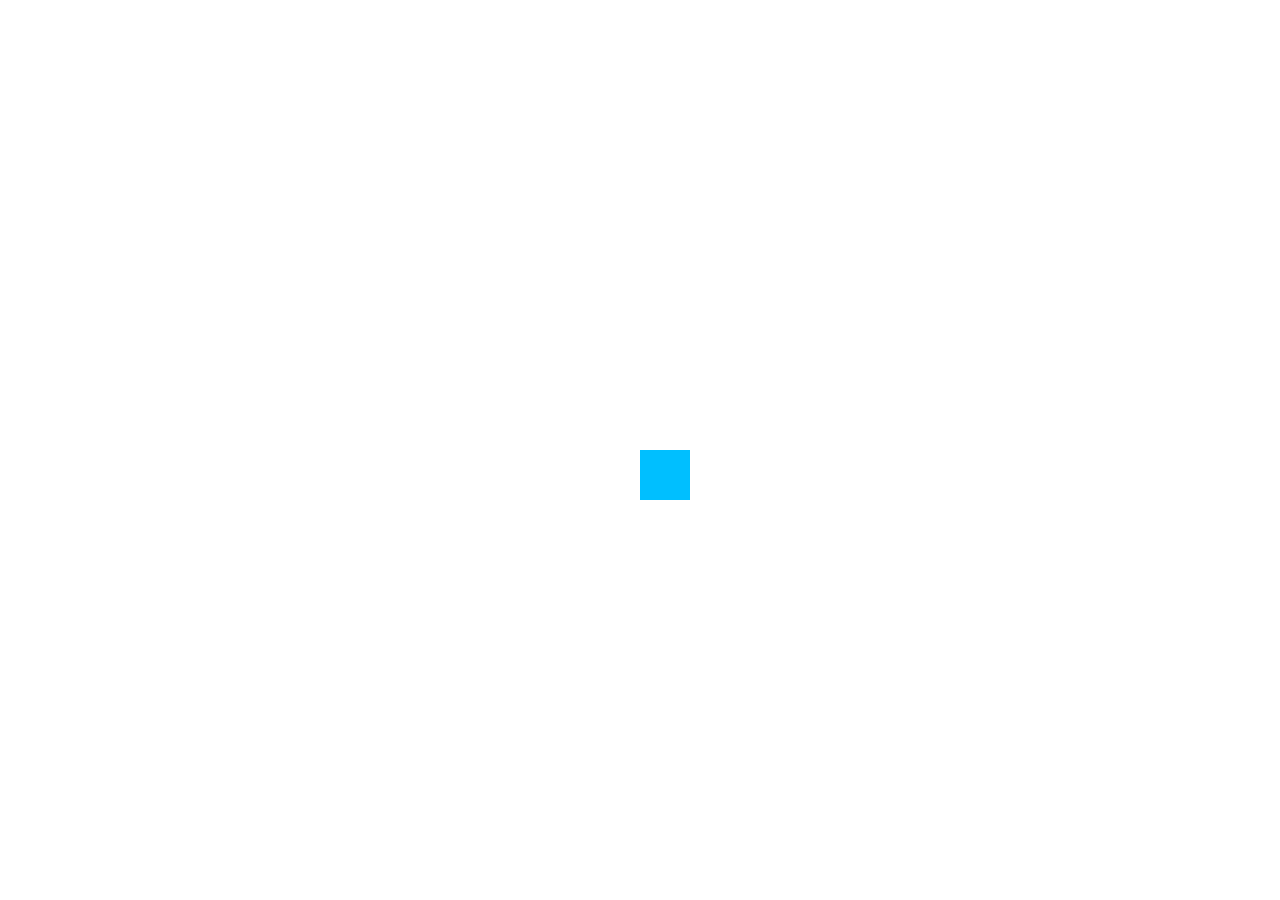
==== index.html @ cf755d3e "Initial Commit" ====
<html>
	<head>
		<title>Toy Jam</title>
		
    	<meta name="description" content="DDH Web Lab">
    	<meta name="author" content="Deep Dark Hole">		

    	<link rel="stylesheet" href="css/main.css">

		<!-- <script src="https://code.createjs.com/createjs-2015.11.26.min.js"></script> -->
		<script src="js/createjs-2015.11.26.min.js"></script>
		<script src="js/toyjam.js"></script>
	</head>
	<body onload="main();">
    	<div id="content">
        	<canvas id="canvas" width="500" height="300"></canvas>
    	</div>			
	</body>
</html>
---- css/main.css ----
html, body, div, ul, li, button, h1, p
{
    margin: 0px;
    padding: 0px;
}

body
{
    overflow: hidden;
}
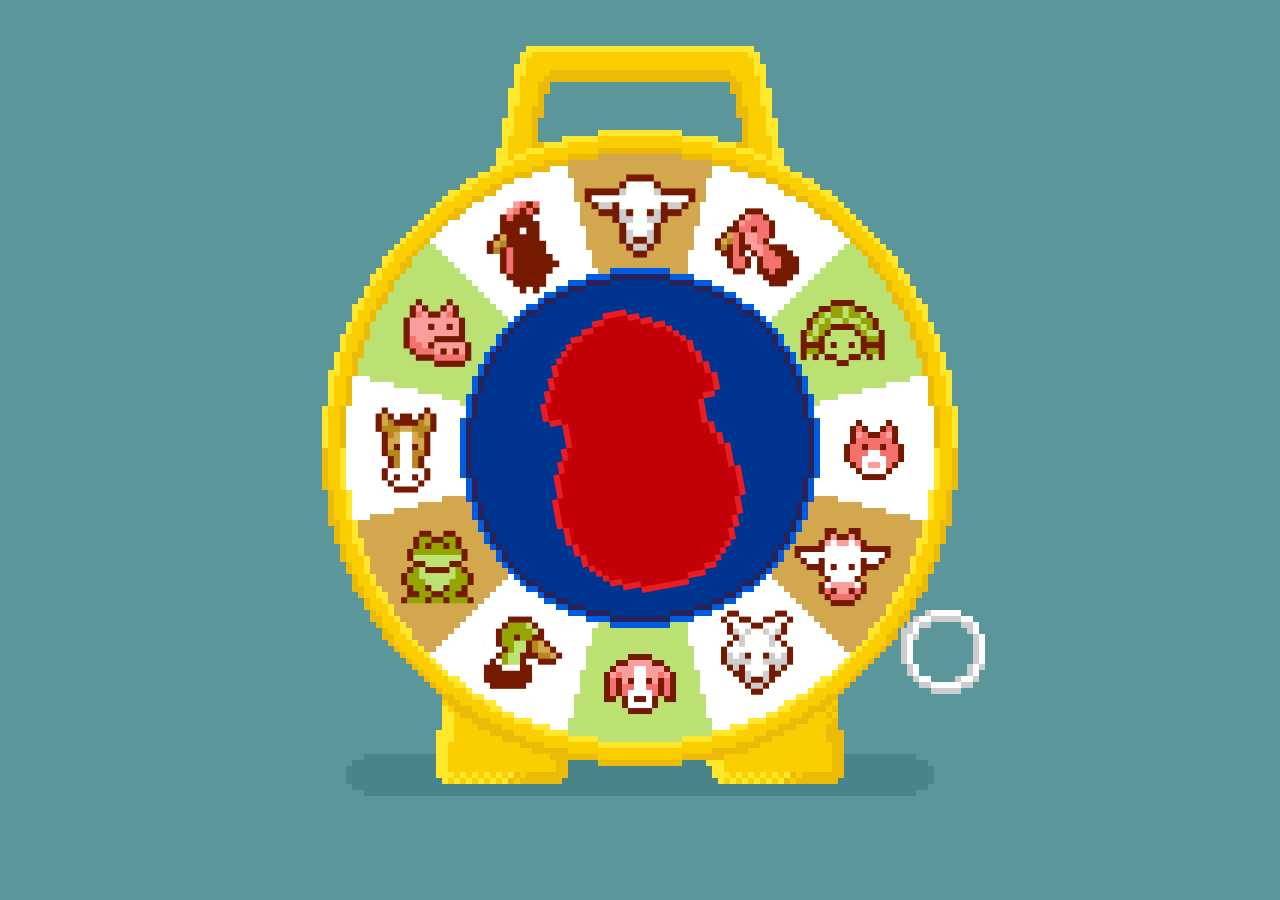
==== commit b3adbb21: "All Ready for Sound Effects" ====
--- a/index.html
+++ b/index.html
@@ -6,14 +6,16 @@
     	<meta name="author" content="Deep Dark Hole">		
 
     	<link rel="stylesheet" href="css/main.css">
-
-		<!-- <script src="https://code.createjs.com/createjs-2015.11.26.min.js"></script> -->
-		<script src="js/createjs-2015.11.26.min.js"></script>
-		<script src="js/toyjam.js"></script>
 	</head>
 	<body onload="main();">
     	<div id="content">
         	<canvas id="canvas" width="500" height="300"></canvas>
-    	</div>			
+    	</div>
+
+    	<!-- <script src="https://code.createjs.com/createjs-2015.11.26.min.js"></script> -->
+    	<!-- <script src="http://code.createjs.com/soundjs-0.6.1.min.js"></script> -->
+		<script src="js/createjs-2015.11.26.min.js"></script>
+		<script src="js/audio.js"></script>
+		<script src="js/toyjam.js"></script>
 	</body>
 </html>--- a/css/main.css
+++ b/css/main.css
@@ -7,4 +7,5 @@
 body
 {
     overflow: hidden;
+    background-color:#5b979a;
 }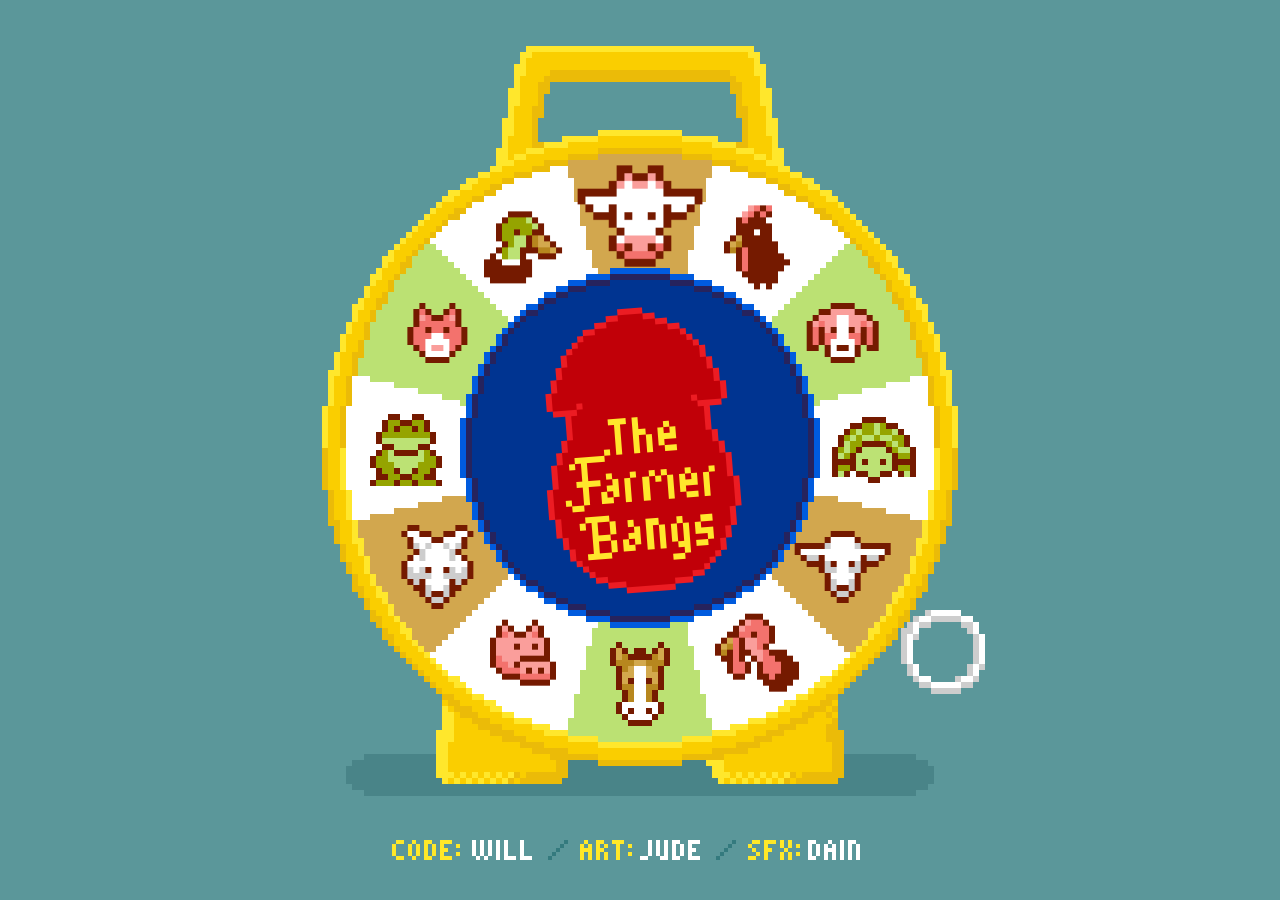
==== commit 9156e9c4: "Mobile Updates" ====
--- a/index.html
+++ b/index.html
@@ -4,7 +4,9 @@
 		
     	<meta name="description" content="DDH Web Lab">
     	<meta name="author" content="Deep Dark Hole">		
-
+		<meta content="width=device-width,initial-scale=1" name="viewport">
+		<meta name="apple-mobile-web-app-capable" content="yes" />
+		
     	<link rel="stylesheet" href="css/main.css">
 	</head>
 	<body onload="main();">
